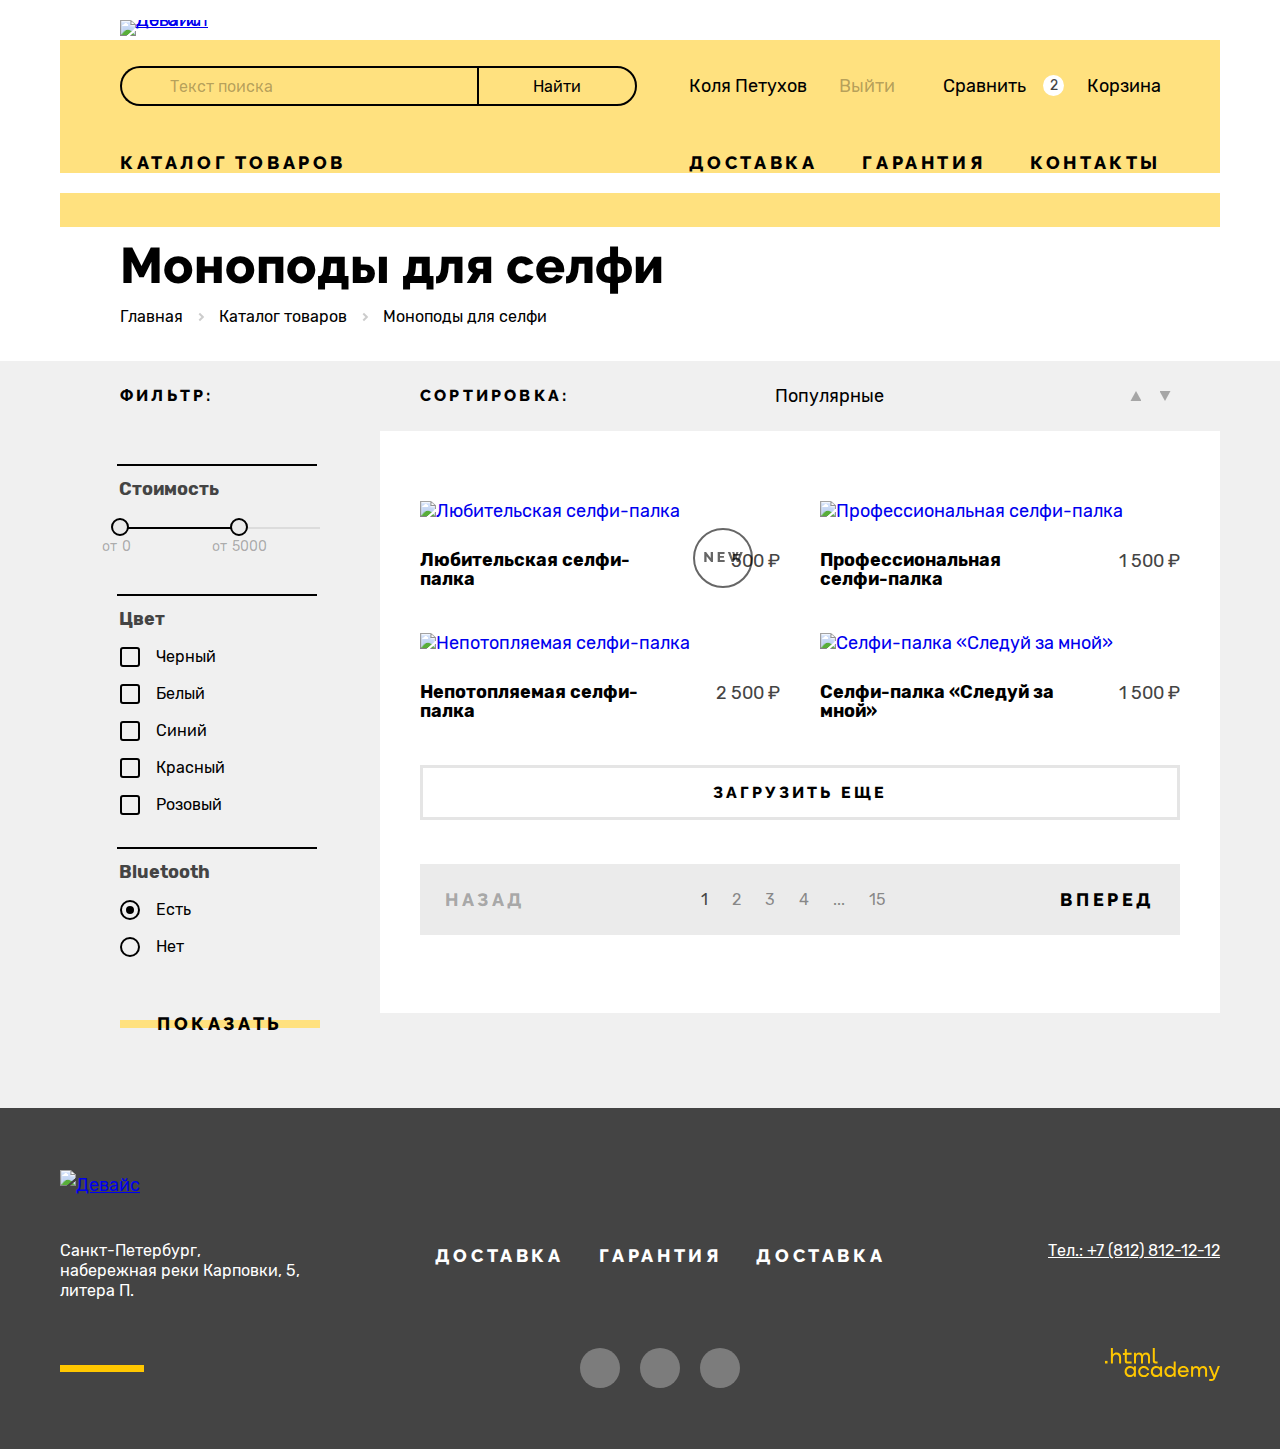
==== catalog.html @ 258118b8 "Проект Девайс для защиты" ====
<!DOCTYPE html>
<html lang="ru">

  <head>
    <meta charset="utf-8">
    <title>HTML Academy: Девайс. Каталог</title>
    <link rel="stylesheet" href="styles/styles.css">
    <link rel="icon" href="favicon.ico">
  </head>
  <body>
    <!-- Header -->
    <header class="main-header inner-main-header">

      <div class="main-logo">
        <a href="index.html" class="main-logo-link">
          <img src="images/logo-device-black.svg" alt="Логотип Девайс" width="145" height="36">
        </a>
      </div>

      <nav class="main-navigation">

        <form action="https://echo.htmlacademy.ru/courses" method="get" class="search-form">
          <input type="text" name="header-search" class="search-form-field" placeholder="Текст поиска" required>
          <input type="submit" value="Найти" class="search-form-button">
        </form>

        <div class="user-menu">
          <ul class="menu authorization-menu">
            <li>
              <a href="#" class="menu-link menu-link-enter">Коля Петухов</a>
            </li>

            <li>
              <a href="#" class="menu-link menu-link-exit">Выйти</a>
            </li>

          </ul>

          <ul class="menu purchase-menu">
            <li>
              <a href="#" class="menu-link menu-link-compare">Сравнить</a>
            </li>
            <li class="menu-item-cart">
              <span class="cart-count">2</span>
              <a href="#" class="menu-link menu-link-cart">Корзина
              </a>

              <div class="popover-wrap">
                <div class="popover">

                  <ul class="popover-list">
                    <li class="popover-item">
                      <a href="#" class="popover-item-link">
                        <img src="images/product-selfie-1.jpg" alt="Любительская селфи-палка" width="39" height="43">
                        <p class="popover-description">Любительская <br>селфи-палка</p>
                      </a>
                      <button class="popover-delete" type="button"></button>
                    </li>

                    <li class="popover-item">
                      <a href="#" class="popover-item-link">
                        <img src="images/product-selfie-2.jpg" alt="Профессиональная селфи-палка" width="39"
                          height="43">
                        <p class="popover-description">Профессиональная <br>селфи-палка</p>
                      </a>
                      <button class="popover-delete" type="button"></button>
                    </li>
                  </ul>
                  <div class="popover-sum">
                    <p class="popover-description">Товаров: <span> 2</span> </p>
                    <p class="popover-description">Сумма: <span> 2000 ₽</span> </p>
                  </div>

                  <a href="#" class="popover-link">Открыть корзину</a>

                </div>
              </div>


            </li>
          </ul>
        </div>

        <div class="menu catalog-menu">
          <a href="#" class="menu-link-catalog">Каталог товаров</a>

          <nav class="inner-navigation">
            <ul class="inside-menu">
              <li class="inside-menu-item">
                <a href="#" class="menu-link">Виртуальная реальность</a>
              </li>
              <li class="inside-menu-item">
                <a href="#" class="menu-link inside-menu-current">Моноподы для cелфи</a>
              </li>
              <li class="inside-menu-item">
                <a href="#" class="menu-link">Экшн-камеры</a>
              </li>
            </ul>


            <ul class="inside-menu">
              <li class="inside-menu-item">
                <a href="#" class="menu-link">Фитнес-браслеты</a>
              </li>
              <li class="inside-menu-item">
                <a href="#" class="menu-link">Умные часы</a>
              </li>
            </ul>

            <ul class="inside-menu">
              <li class="inside-menu-item">
                <a href="#" class="menu-link">Квадрокоптеры</a>
              </li>
            </ul>
          </nav>


        </div>

        <ul class="menu service-menu">
          <li class="service-menu-item">
            <a href="#" class="menu-link">Доставка</a>
          </li>
          <li class="service-menu-item">
            <a href="#" class="menu-link">Гарантия</a>
          </li>
          <li class="service-menu-item">
            <a href="#" class="menu-link">Контакты</a>
          </li>
        </ul>
      </nav>
    </header>


    <main>
      <section class="catalogs-head">
        <h1 class="common-title">Моноподы для селфи</h1>
        <ul class="breadcrums">
          <li class="breadcrums-item">
            <a href="#" class="breadcrums-link">Главная</a>
          </li>

          <li class="breadcrums-item">
            <a href="#" class="breadcrums-link">Каталог товаров</a>
          </li>

          <li class="breadcrums-item">
            <a href="#" class="breadcrums-link">Моноподы для селфи</a>
          </li>

        </ul>
      </section>


      <section class="catalog">
        <div class="gray-background">
          <h2 class="visually-hidden">Каталог товаров</h2>

          <div class="catalogs-page">


            <form class="catalog-filters" action="https://echo.htmlacademy.ru/" method="get">
              <span class="filters-heading">Фильтр:</span>

              <fieldset class="catalog-filters-group start-filters-group">
                <legend class="filters-title">Стоимость</legend>

                <div class="price-scale">
                  <div class="price-range-bar" style="left: 0; width: 119px;">

                    <button class="price-toggle price-toggle-min" type="button">
                      <span class="visually-hidden">Изменить минимальную цену</span>
                    </button>

                    <button class="price-toggle price-toggle-max" type="button">
                      <span class="visually-hidden">Изменить максимальную цену</span>
                    </button>
                  </div>

                  <div class="price-numbers-wrap">
                    <label class="price-value-from">
                      <input class="range-input" type="number" name="min-price" min="0" placeholder="0">
                    </label>
                    <label class="price-value-to">
                      <input class="range-input" type="number" name="max-price" max="100000" placeholder="5000">
                    </label>
                  </div>

                </div>
              </fieldset>

              <fieldset class="catalog-filters-group">
                <legend class="filters-title">Цвет</legend>

                <ul class="common-list">
                  <li class="filter-list-item">
                    <input type="checkbox" name="black-color" id="black-color" class="checkbox-input visually-hidden"
                      checked>
                    <label for="black-color" class="input-lable checkbox-lable">Черный</label>
                  </li>
                  <li class="filter-list-item">
                    <input type="checkbox" name="white-color" id="white-color" class="checkbox-input visually-hidden"
                      checked>
                    <label for="white-color" class="input-lable checkbox-lable">Белый</label>
                  </li>
                  <li class="filter-list-item">
                    <input type="checkbox" name="blue-color" id="blue-color" class="checkbox-input visually-hidden">
                    <label for="blue-color" class="input-lable checkbox-lable">Синий</label>
                  </li>
                  <li class="filter-list-item">
                    <input type="checkbox" name="red-color" id="red-color" class="checkbox-input visually-hidden">
                    <label for="red-color" class="input-lable checkbox-lable">Красный</label>
                  </li>
                  <li class="filter-list-item">
                    <input type="checkbox" name="pink-color" id="pink-color" class="checkbox-input visually-hidden">
                    <label for="pink-color" class="input-lable checkbox-lable">Розовый</label>
                  </li>
                </ul>
              </fieldset>

              <fieldset class="catalog-filters-group">
                <legend class="filters-title">Bluetooth</legend>
                <ul class="common-list">
                  <li class="filter-list-item">
                    <input type="radio" name="bluetooth" id="bluetooth-yes" class="radio-input visually-hidden"
                      value="yes" checked>
                    <label for="bluetooth-yes" class="input-lable radio-lable">Есть</label>
                  </li>
                  <li class="filter-list-item">
                    <input type="radio" name="bluetooth" id="bluetooth-no" class="radio-input visually-hidden"
                      value="no">
                    <label for="bluetooth-no" class="input-lable radio-lable">Нет</label>
                  </li>
                </ul>
              </fieldset>

              <button class="common-link filters-button">Показать</button>

            </form>


            <section class="goods">
              <h3 class="visually-hidden">Выбрать товары из каталога</h3>

              <div class="sorting-goods">

                <span class="filters-heading">Сортировка:</span>

                <select class="goods-select-control" aria-label="Сортировка">
                  <option value="popular">Популярные</option>
                  <option value="cheap">Дешeвые</option>
                  <option value="expensive">Дорогие</option>
                </select>

                <div class="sorting-buttons">
                  <a href="#" class="view-sorting">
                    <span class="visually-hidden">Сортировка сверху вниз</span>
                  </a>
                  <a href="#" class="view-sorting sorting-down">
                    <span class="visually-hidden">Сортировка снизу вверх</span>
                  </a>
                </div>

              </div>

              <ul class="cards-list">
                <li class="new-product-card">
                  <a href="#" class="prodact-card">
                    <img src="images/product-selfie-1.jpg" alt="Любительская селфи-палка" class="product-image"
                      width="360" height="380">
                    <div class="prodact-head">
                      <h4 class="product-title">Любительская селфи-палка</h4>
                      <span class="product-price">500 ₽</span>
                    </div>
                  </a>
                </li>

                <li>
                  <a href="#" class="prodact-card">
                    <img src="images/product-selfie-2.jpg" alt="Профессиональная селфи-палка" class="product-image"
                      width="360" height="380">
                    <div class="prodact-head">
                      <h4 class="product-title">Профессиональная селфи-палка</h4>
                      <span class="product-price">1 500 ₽</span>
                    </div>
                  </a>
                </li>

                <li>
                  <a href="#" class="prodact-card">
                    <img src="images/product-selfie-3.jpg" alt="Непотопляемая селфи-палка" class="product-image"
                      width="360" height="380">
                    <div class="prodact-head">
                      <h4 class="product-title">Непотопляемая селфи-палка</h4>
                      <span class="product-price">2 500 ₽</span>
                    </div>
                  </a>
                </li>

                <li>
                  <a href="#" class="prodact-card">
                    <img src="images/product-selfie-4.jpg" alt="Селфи-палка «Следуй за мной»" class="product-image"
                      width="360" height="380">
                    <div class="prodact-head">
                      <h4 class="product-title">Селфи-палка «Следуй за мной»</h4>
                      <span class="product-price">1 500 ₽</span>
                    </div>
                  </a>
                </li>

                <button class="more-products filters-heading" type="button">Загрузить еще</button>

                <div class="pagination">
                  <a href="#" class="pagination-link activ-pagination-link">Назад</a>

                  <div class="pagination-pages">
                    <a href="#" class="page-pagination-link activ-page-pagination">1</a>
                    <a href="#" class="page-pagination-link">2</a>
                    <a href="#" class="page-pagination-link">3</a>
                    <a href="#" class="page-pagination-link">4</a>
                    <a href="#" class="page-pagination-link">...</a>
                    <a href="#" class="page-pagination-link">15</a>
                  </div>

                  <a href="#" class="pagination-link">Вперед</a>
                </div>
              </ul>
            </section>

          </div>
        </div>
      </section>
    </main>


    <!-- Footer -->
    <footer class="footer">
      <div class="footer-block">

        <div class="footer-logo-wrap">
          <a href="index.html" class="footer-logo">
            <img src="images/logo-device-yellow.svg" alt="Девайс" width="145" height="36">
          </a>
        </div>

        <address class="footer-contacts">
          Санкт-Петербург, набережная реки Карповки, 5, литера П.
        </address>

        <ul class="footer-menu">
          <li class="footer-menu-item">
            <a href="#" class="footer-link">Доставка</a>
          </li>
          <li class="footer-menu-item">
            <a href="#" class="footer-link">Гарантия</a>
          </li>
          <li class="footer-menu-item">
            <a href="#" class="footer-link">Доставка</a>
          </li>
        </ul>

        <a href="tel:78128121212" title="Нажми и звони +7 (812) 812-12-12" class="footer-phone-number">
          Тел.: +7 (812) 812-12-12</a>

        <div class="footer-line"></div>


        <ul class="social-link-list">

          <li class="social-link-item">
            <a href="https://t.me/htmlacademy" class="social-link social-link-tg">
              <span class="visually-hidden">Наш Телеграм</span>
            </a>
          </li>

          <li class="social-link-item">
            <a href="https://www.youtube.com/user/htmlacademyru" class="social-link social-link-youtube">
              <span class="visually-hidden">Наш канал в Ютубе</span>
            </a>
          </li>

          <li class="social-link-item">
            <a href="https://twitter.com/htmlacademy_ru" class="social-link social-link-twitter">
              <span class="visually-hidden">Наш Твиттер</span>
            </a>
          </li>
        </ul>

        <a href="https://htmlacademy.ru/" class="logo-html-academy">
          <svg width="115" height="33" viewBox="0 0 115 33" fill="none" xmlns="http://www.w3.org/2000/svg">
            <path d="M0 12.9V15.5H2.5V12.9H0Z" fill="currentColor" />
            <path
              d="M11.6 4.5C10 4.5 8.8 5.2 8 6.2H7.9V0H5.9V15.5H7.9V10.2C7.9 8.1 9.2 6.6 11.2 6.6C13 6.6 14.1 8 14.1 9.8V15.5H16.1V9.4C16.2 6.4 14.3 4.5 11.6 4.5Z"
              fill="currentColor" />
            <path
              d="M26.6 4.8H21.8V1.1H19.8V4.9H17.9V6.9H19.8V12.9C19.8 14.6 20.8 15.6 22.5 15.6H26.6V13.6H22.9C22.2 13.6 21.8 13.2 21.8 12.5V6.8H26.6V4.8Z"
              fill="currentColor" />
            <path
              d="M41.1 4.6C39.5 4.6 38.2 5.4 37.6 6.7H37.5C36.9 5.5 35.7 4.6 34.1 4.6C32.7 4.6 31.6 5.4 31 6.4H30.9V4.8H29V15.4H31V10C31 8 32 6.5 33.6 6.5C35.1 6.5 36 7.5 36 9.1V15.4H38V9.8C38 7.4 39.4 6.5 40.6 6.5C42.1 6.5 43 7.5 43 9.1V15.4H45V8.9C45.1 6.4 43.6 4.6 41.1 4.6Z"
              fill="currentColor" />
            <path d="M47.8 12.7C47.8 14.4 48.8 15.4 50.6 15.4H52.6V13.4H50.9C50.2 13.4 49.8 13 49.8 12.3V0H47.8V12.7Z"
              fill="currentColor" />
            <path
              d="M28.9 19.7C28 18.6 26.7 17.9 25 17.9C21.9 17.9 19.6 20.2 19.6 23.5C19.6 26.8 21.9 29.1 25 29.1C26.8 29.1 28 28.3 28.8 27.2H28.9V28.8H30.9V18.2H28.9V19.7ZM25.3 27.1C23.1 27.1 21.7 25.5 21.7 23.5C21.7 21.5 23.1 19.9 25.3 19.9C27.5 19.9 28.9 21.5 28.9 23.5C28.9 25.4 27.5 27.1 25.3 27.1Z"
              fill="currentColor" />
            <path
              d="M44.2 22C43.7 19.6 41.6 17.9 38.8 17.9C35.4 17.9 33.2 20.4 33.2 23.5C33.2 26.6 35.4 29.1 38.8 29.1C41.6 29.1 43.7 27.3 44.2 24.9H42.1C41.7 26.2 40.4 27.2 38.8 27.2C36.6 27.2 35.2 25.6 35.2 23.6C35.2 21.6 36.6 20 38.8 20C40.4 20 41.6 21 42.1 22.2H44.2V22Z"
              fill="currentColor" />
            <path
              d="M55.1 19.7C54.2 18.6 52.9 17.9 51.2 17.9C48.1 17.9 45.8 20.2 45.8 23.5C45.8 26.8 48.1 29.1 51.2 29.1C53 29.1 54.2 28.3 55 27.2H55.1V28.8H57.1V18.2H55.1V19.7ZM51.5 27.1C49.3 27.1 47.9 25.5 47.9 23.5C47.9 21.5 49.3 19.9 51.5 19.9C53.7 19.9 55.1 21.5 55.1 23.5C55.1 25.4 53.6 27.1 51.5 27.1Z"
              fill="currentColor" />
            <path
              d="M68.7 19.8C67.8 18.7 66.5 17.9 64.8 17.9C61.7 17.9 59.4 20.2 59.4 23.5C59.4 26.8 61.6 29.1 64.8 29.1C66.5 29.1 67.8 28.3 68.6 27.3H68.7V28.8H70.7V13.4H68.7V19.8ZM65.1 27.1C62.9 27.1 61.5 25.5 61.5 23.5C61.5 21.5 62.9 19.9 65.1 19.9C67.3 19.9 68.7 21.5 68.7 23.5C68.6 25.5 67.2 27.1 65.1 27.1Z"
              fill="currentColor" />
            <path
              d="M78.3 17.9C75 17.9 72.8 20.4 72.8 23.5C72.8 26.5 74.9 29.1 78.3 29.1C80.8 29.1 82.8 27.8 83.5 25.5H81.4C80.9 26.5 79.8 27.1 78.4 27.1C76.5 27.1 75.1 25.8 75 24.2H83.8C84 20.6 81.8 17.9 78.3 17.9ZM78.3 19.8C80 19.8 81.3 20.8 81.6 22.4H75.1C75.4 20.9 76.6 19.8 78.3 19.8Z"
              fill="currentColor" />
            <path
              d="M98.2 17.9C96.6 17.9 95.3 18.7 94.6 19.9H94.5C93.9 18.7 92.7 17.9 91.1 17.9C89.7 17.9 88.6 18.6 88 19.7V18.2H86.1V28.8H88.1V23.4C88.1 21.4 89.1 20 90.7 19.9C92.2 19.9 93.1 20.9 93.1 22.5V28.8H95.1V23.2C95.1 20.8 96.5 19.9 97.7 19.9C99.2 19.9 100.1 20.9 100.1 22.5V28.8H102.1V22.3C102.2 19.7 100.7 17.9 98.2 17.9Z"
              fill="currentColor" />
            <path
              d="M109.4 27L105.8 18.1H103.6L108.4 29.7C108.1 30.6 107.7 30.9 106.7 30.9H104.2V32.9H106.7C108.5 32.9 109.5 32.1 110.2 30.3L114.9 18.1H112.8L109.4 27Z"
              fill="currentColor" />
          </svg>
        </a>
      </div>
    </footer>




  </body>

</html>
---- styles/styles.css ----
@font-face {
  font-family: "Rubik";
  src: url("../fonts/rubik/rubik-400.woff2") format("woff2");
  font-weight: 400;
  font-style: normal;
  font-display: swap;
}

@font-face {
  font-family: "Rubik";
  src: url("../fonts/rubik/rubik-700.woff2") format("woff2");
  font-weight: 700;
  font-style: normal;
  font-display: swap;
}

@font-face {
  font-family: "Raleway";
  src: url("../fonts/raleway/raleway-800.woff2") format("woff2");
  font-weight: 800;
  font-style: normal;
  font-display: swap;
}


.visually-hidden {
  position: absolute;
  width: 1px;
  height: 1px;
  margin: -1px;
  border: 0;
  padding: 0;
  white-space: nowrap;
  clip-path: inset(100%);
  clip: rect(0 0 0 0);
  overflow: hidden;
}

.html {
  height: 100%;
}

*:focus {
  outline: 2px solid #af4fff;
  outline-offset: 2px;
  z-index: 10;
}


*:focus-visible {
  outline: 2px solid #af4fff;
  outline-offset: 2px;
  z-index: 10;
}

body {
  display: flex;
  flex-direction: column;
  height: 100%;
  font-family: "Rubik", "Arial", sans-serif;
  font-size: 18px;
  line-height: 30px;
  font-weight: 400;
  color: rgba(68, 68, 68, 1);
  margin: 0;
}

.main {
  flex: 1 0 auto;
}

.common-title {
  font-family: "Raleway", "Arial", sans-serif;
  font-size: 50px;
  line-height: 50px;
  font-weight: 800;
  color: rgba(0, 0, 0, 1);
  margin: 0;
}

.common-link {
  display: inline-block;
  position: relative;
  text-decoration: none;
  font-family: "Raleway", "Arial", sans-serif;
  font-weight: 800;
  font-size: 18px;
  line-height: 20px;
  letter-spacing: 0.2em;
  text-transform: uppercase;
  color: rgba(0, 0, 0, 1);
  padding: 10px 37px 10px 37px;
  cursor: pointer;
}

.common-link::before {
  content: "";
  top: 40%;
  left: 0;
  width: 100%;
  height: 8px;
  background-color: rgba(255, 225, 127, 1);
  position: absolute;
  z-index: -10;
}


.common-link:hover::before {
  top: 0;
  height: 100%;
}

.common-link:active::before {
  background-color: rgba(255, 204, 51, 1);
}

.common-list {
  list-style-type: none;
  padding: 0;
  margin: 0;
}


/* Header */
.main-header {
  flex: 0 0 auto;
  position: relative;
  width: 1160px;
  padding: 20px 60px 0 60px;
  background-color: rgba(255, 225, 127, 1);
  box-sizing: border-box;
  margin: 0 auto;
}


.main-header::before {
  position: absolute;
  content: "";
  background-color: rgba(255, 255, 255, 1);
  width: 100%;
  height: 40px;
  right: 0;
  top: 0;
}



.main-logo {
  position: relative;
  z-index: 10;
  line-height: 0;
}

.main-logo-link {
  display: inline-block;
  width: 145px;
  cursor: pointer;
}

.main-logo-link:hover {
  opacity: 0.6;
}

.main-logo-link:active {
  opacity: 0.3;
}

/* Navigation */

.main-navigation {
  display: grid;
  grid-template-columns: 517px 497px;
  grid-template-rows: auto auto;
  column-gap: 27px;
  row-gap: 46px;
  margin-top: 30px;
}

.menu {
  list-style-type: none;
  padding: 0;
  margin: 0;
}

.catalog-menu,
.service-menu {
  font-family: "Raleway", "Arial", sans-serif;
  text-transform: uppercase;
  font-weight: 800;
  letter-spacing: 0.2em;
  line-height: 21px;
  position: relative;
  z-index: 20;
}

.menu-link-catalog {
  position: relative;
  text-decoration: none;
  color: rgba(0, 0, 0, 1);
  cursor: pointer;
}

.menu-link-catalog::before {
  content: "";
  position: absolute;
  width: 50px;
  height: 50px;
  background-image: url("../images/toggler-open.svg");
  opacity: 0.3;
  left: 243px;
  top: -63%;
  z-index: 30;
}


.catalog-menu:hover .menu-link-catalog:before,
.catalog-menu:focus .menu-link-catalog:before,
.catalog-menu:focus-within .menu-link-catalog:before {
  background-image: url("../images/toggler-opened.svg");
}

.menu-link-catalog:hover::before,
.menu-link-catalog:focus::before {
  background-image: url("../images/toggler-opened.svg");
  opacity: 1;
}


.catalog-menu:hover .inner-navigation,
.catalog-menu:focus-within .inner-navigation {
  display: flex;
}


.service-menu {
  display: flex;
  flex-wrap: wrap;
  justify-content: end;
  gap: 45px;
  row-gap: 15px;
  column-gap: 45px;
}


.menu-link {
  position: relative;
  text-decoration: none;
  color: rgba(0, 0, 0, 1);
  cursor: pointer;
}


.search-form {
  display: flex;
  position: relative;
}

.search-form-field {
  height: 40px;
  flex-grow: 1;
  background-color: rgba(255, 225, 127, 1);
  border: 2px solid rgba(0, 0, 0, 1);
  padding: 0 5px 0 48px;
  border-radius: 50px 0 0 50px;
  box-sizing: border-box;
  font-family: inherit;
  font-size: 16px;
  border-right: none;
}

.search-form::after {
  content: "";
  position: absolute;
  width: 16px;
  height: 16px;
  background-image: url("../images/icon-search.svg");
  left: 16px;
  top: 12px;
}

input.search-form-field::placeholder {
  color: rgba(0, 0, 0, 0.3);
}

.search-form-button {
  width: 160px;
  height: 40px;
  border: 2px solid rgba(0, 0, 0, 1);
  background-color: rgba(255, 225, 127, 1);
  padding: 0;
  border-radius: 0 50px 50px 0;
  cursor: pointer;
  font-family: inherit;
  font-size: 16px;
}


.search-form-button:hover {
  background-color: rgba(0, 0, 0, 1);
  color: rgba(255, 255, 255, 1);
}

.search-form-button:active {
  background-color: rgba(0, 0, 0, 1);
  color: rgba(255, 255, 255, 0.3);
}


.user-menu {
  display: grid;
  grid-template-columns: 231px 240px;
  column-gap: 26px;
  align-content: center;
}

.purchase-menu {
  display: flex;
  justify-content: space-between;
  flex-wrap: wrap;
}

.authorization-menu {
  display: flex;
  justify-content: space-between;
  flex-wrap: wrap;
}

.menu-link-enter {
  padding-left: 25px;
}

.menu-link-exit {
  margin-left: 25px;
  color: rgba(0, 0, 0, 0.3);
}

.menu-link-enter::before {
  position: absolute;
  content: "";
  width: 13px;
  height: 12px;
  background-image: url("../images/icon-enter.svg");
  left: 0;
  top: 5px;
}


.menu-link-compare {
  padding-left: 22px;
}

.menu-link-compare::before {
  position: absolute;
  content: "";
  width: 10px;
  height: 12px;
  background-image: url("../images/icon-compare.svg");
  left: 0;
  top: 4px;
}

.menu-item-cart {
  position: relative;
}

.menu-link-cart {
  padding-left: 28px;
}

.menu-link-cart::before {
  position: absolute;
  content: "";
  width: 16px;
  height: 14px;
  background-image: url("../images/icon-cart.svg");
  left: 0;
  top: 3px;
}

.menu-item-cart:hover .popover-wrap,
.menu-item-cart:focus-within .popover-wrap {
  display: block;
}


.cart-count {
  position: absolute;
  display: flex;
  align-items: center;
  justify-content: center;
  font-size: 14px;
  background-color: rgba(255, 255, 255, 1);
  border-radius: 100%;
  height: 15px;
  min-width: 15px;
  padding: 3px;
  z-index: 10;
  left: -16px;
  top: 4px;
}

.menu-link-enter:hover::before,
.menu-link-compare:hover::before,
.menu-link-cart:hover::before {
  opacity: 0.6;
}

.menu-link-enter:active::before,
.menu-link-compare:active::before,
.menu-link-cart:active::before {
  opacity: 0.3;
}


.menu-link:hover {
  color: rgba(0, 0, 0, 0.6);
}

.menu-link:active {
  color: rgba(0, 0, 0, 0.3);
}



/* Popover */

.popover-wrap {
  display: none;
  position: absolute;
  z-index: 30;
  right: -80px;
  top: 0;
  padding-top: 30px;
  background-color: transparent;
}


.popover {
  width: 320px;
  min-height: 218px;
  background-color: rgba(0, 0, 0, 1);
  position: relative;
  padding-bottom: 20px;
}

.popover::after {
  content: "";
  position: absolute;
  width: 14px;
  height: 14px;
  background-color: rgba(0, 0, 0, 1);
  left: 153px;
  top: -6px;
  transform: rotate(45deg);
}


.popover-list {
  padding: 0;
  margin: 0;
  list-style-type: none;
}

.popover-item {
  display: flex;
  padding: 20px;
  justify-content: space-between;
  column-gap: 23px;
}

.popover-item-link {
  display: grid;
  grid-template-columns: 39px 1fr;
  column-gap: 23px;
  text-decoration: none;
}

.popover-item-link:hover {
  opacity: 0.6;
}

.popover-item-link:active {
  opacity: 0.3;
}

.popover-description {
  padding: 0;
  margin: 0;
  font-family: "Rubik", "Arial", sans-serif;
  font-weight: 400;
  font-size: 16px;
  line-height: 20px;
  color: rgba(255, 255, 255, 1);
}

.popover-delete {
  border: none;
  padding: 0;
  min-width: 10px;
  height: 10px;
  background-image: url("../images/icon-close-pop.svg");
  background-repeat: no-repeat;
  background-position: center;
  background-color: transparent;
  cursor: pointer;
}

.popover-delete:hover {
  opacity: 0.6;
}

.popover-delete:active {
  opacity: 0.3;
}

.popover-item+.popover-item {
  border-top: 1px solid rgba(255, 255, 255, 0.1);
}

.popover-sum {
  display: flex;
  justify-content: space-between;
  padding: 12px 20px;
  background-color: rgba(26, 26, 26, 1);
}


.popover-link {
  display: block;
  box-sizing: border-box;
  margin: 20px 20px 0 20px;
  min-width: 280px;
  min-height: 50px;

  font-family: "Raleway", "Arial", sans-serif;
  font-weight: 800;
  font-size: 18px;
  line-height: 20px;
  text-decoration: none;
  letter-spacing: 0.2em;
  text-transform: uppercase;
  color: rgba(0, 0, 0, 1);
  text-align: center;
  padding: 15px;

  background-color: rgba(255, 255, 255, 1);
}

.popover-link:hover {
  background-color: rgba(255, 225, 127, 1);
}

.popover-link:active {
  color: rgba(0, 0, 0, 0.3);
}



/* Inside menu */


.inner-navigation {
  position: absolute;
  width: 1160px;
  top: 0;
  left: -60px;
  flex-wrap: wrap;
  padding: 50px 60px 30px 60px;
  background-color: rgba(255, 225, 127, 1);
  box-sizing: border-box;
  z-index: -10;
  display: none;
}


.inside-menu {
  list-style-type: none;
  margin: 0;
  padding: 0;
  padding-right: 60px;
  font-family: "Rubik", "Arial", sans-serif;
  text-transform: none;
  font-weight: 400;
  letter-spacing: 0;
  font-size: 16px;
  line-height: 18px;
}

.inside-menu-item {
  padding-bottom: 25px;
}

.inside-menu-current {
  position: relative;
}

.inside-menu-current::after {
  content: "";
  position: absolute;
  width: 100%;
  height: 1px;
  background-color: rgba(0, 0, 0, 1);
  left: 0;
  bottom: -2px;
}

.inside-menu-current:hover::after {
  background-color: rgba(0, 0, 0, 0.6);
}

.inside-menu-current:active::after {
  background-color: rgba(0, 0, 0, 0.3);
}

/* HERO BLOCK */

.hero-block {
  position: relative;
  width: 1160px;
  margin: 0 auto 70px auto;
  box-sizing: border-box;
}

/* Slider */

.slider {
  position: relative;
}

.slider::before {
  display: block;
  content: "";
  height: 148px;
  background-color: rgba(255, 225, 127, 1);
  position: relative;
  z-index: -20;
}

.slider::after {
  position: absolute;
  content: "01";
  top: 80px;
  right: 50px;
  color: rgba(255, 255, 255, 1);
  font-size: 180px;
  font-weight: 700;
  z-index: -10;
}

.slider-image {
  display: block;
}

.slider-list {
  margin: 0;
  padding: 0;
}

.slider-item {
  display: grid;
  width: 1160px;
  grid-template-columns: 560px 560px;
  grid-template-rows: auto max-content;
  column-gap: 40px;
  margin-top: -150px;
}

.slider-description {
  padding-top: 120px;
  margin-bottom: 18px;
}

.slider-title {
  padding: 0;
  margin: 0;
  margin-bottom: 29px;
}

.slider-text {
  position: relative;
  margin-top: 0;
  margin-bottom: 50px;
}

.slider-ditales {
  display: grid;
  grid-template-columns: max-content max-content max-content;
  grid-template-rows: max-content max-content max-content;
  grid-template-areas:
    "first-ditales-text second-ditales-text third-ditales-text"
    "first-ditales-title second-ditales-title third-ditales-title";
  column-gap: 20px;
  row-gap: 12px;
  margin-top: 50px;
}

.slider-ditales-text {
  font-family: "Rubik", "Arial", sans-serif;
  font-weight: 400;
  font-size: 36px;
  color: rgba(0, 0, 0, 1);
  margin: 0;
}

.slider-ditales-title {
  font-family: "Rubik", "Arial", sans-serif;
  font-weight: 400;
  font-size: 16px;
  line-height: 30px;
  margin: 0;
}

.first-ditales-title {
  grid-area: first-ditales-title;
}

.first-ditales-text {
  grid-area: first-ditales-text;
}

.second-ditales-title {
  grid-area: second-ditales-title;
}

.second-ditales-text {
  grid-area: second-ditales-text;
}

.third-ditales-title {
  grid-area: third-ditales-title;
}

.third-ditales-text {
  grid-area: third-ditales-text;
}

.slider-pagination {
  list-style-type: none;
  display: flex;
  flex-wrap: wrap;
  justify-content: center;
  margin: 0;
  margin-top: -12px;
  padding: 0;
  gap: 20px;
  position: relative;
  z-index: 10;
}

.bullet {
  display: block;
  width: 12px;
  height: 12px;
  background-color: rgba(255, 255, 255, 1);
  border: 2px solid rgba(0, 0, 0, 1);
  border-radius: 50%;
  padding: 0;
  cursor: pointer;
}

.bullet-current {
  background-color: rgba(0, 0, 0, 1);
  border: none;
}


.bullet:hover {
  border-color: rgba(0, 0, 0, 0.6);
}

.bullet:active {
  border-color: rgba(0, 0, 0, 0.3);
}

.bullet-current:hover {
  background-color: rgba(0, 0, 0, 0.6);
}

.bullet-current:active {
  background-color: rgba(0, 0, 0, 0.3);
}


.slider-control {
  display: flex;
  position: absolute;
  width: 530px;
  justify-content: space-between;
  left: 30px;
  top: 210px;
  z-index: 10;
}

.slider-button {
  width: 20px;
  height: 60px;
  padding: 0;
  border: none;
  background-color: transparent;
  background-image: url("../images/slider-arrow.svg");
  cursor: pointer;
}

.prev-slide {
  transform: rotate(180deg);
}

.slider-button:hover {
  opacity: 0.6;
}

.slider-button:active {
  opacity: 0.3;
}


/* Catalogs Heading Main page */

.heading-rubrics {
  width: 1160px;
  margin: 0 auto 70px auto;
}

.headings {
  list-style-type: none;
  display: flex;
  flex-wrap: wrap;
  margin: 0;
  padding: 0;
  gap: 40px;
}

.heading-items {
  width: 160px;
}

.heading-items-link {
  display: inline-block;
  text-decoration: none;
  cursor: pointer;
}


.rubrics-title {
  font-family: "Raleway", "Arial", sans-serif;
  font-size: 18px;
  line-height: 24px;
  font-weight: 800;
  color: rgba(0, 0, 0, 1);
  margin: 32px 0 13px 0;
}


.heading-icon {
  width: 160px;
  height: 160px;
  background-position: center;
  background-repeat: no-repeat;
  background-color: rgba(255, 225, 127, 1);
}

.heading-items-link:hover .heading-icon {
  background-color: rgba(255, 199, 0, 1);
}

.heading-items-link:active {
  opacity: 0.3;
}


.glass {
  background-image: url("../images/icon-glass.svg");
}

.monopod {
  background-image: url("../images/icon-monopod.svg");
  background-position: center 43px;
}

.camera {
  background-image: url("../images/icon-camera.svg");
}

.bracelet {
  background-image: url("../images/icon-bracelet.svg");
}

.watch {
  background-image: url("../images/icon-watch.svg");
}

.quadrocopter {
  background-image: url("../images/icon-quadrocopter.svg");
}


/* Services Block */

.service {
  background-color: rgba(240, 240, 240, 1);
  position: relative;
  padding-bottom: 72px;
}

.service::before {
  content: "";
  position: absolute;
  width: 100%;
  height: 100px;
  background-color: rgba(255, 255, 255, 1);
  top: 0;
  left: 0;
}


.services-block {
  position: relative;
  display: grid;
  grid-template-columns: 286px 443px auto;
  gap: 116px;
  width: 1160px;
  margin: 0 auto;
}


.services-toggle {
  border-right: 7px solid rgba(0, 0, 0, 1);
}

.services-toggle-list {
  position: relative;
  list-style-type: none;
  padding: 64px 0 30px 0;
  margin: 0;
  z-index: 10;
}

.services-toggle-item {
  margin-bottom: 35px;
}

.link-service {
  display: inline-block;
  position: relative;
  font-family: "Raleway", "Arial", sans-serif;
  font-weight: 800;
  font-size: 18px;
  line-height: 20px;
  letter-spacing: 0.2em;
  text-transform: uppercase;
  text-decoration: none;
  text-align: center;
  color: rgba(0, 0, 0, 1);
  padding-top: 10px;
  padding-bottom: 10px;
  min-width: 160px;
  cursor: pointer;
}


.link-service::before {
  content: "";
  top: 40%;
  left: 0;
  width: 100%;
  height: 8px;
  background-color: rgba(255, 225, 127, 1);
  position: absolute;
  z-index: -10;
}

.link-service:hover:before {
  top: 0;
  left: 0;
  height: 100%;
}

.link-service:active:before {
  background-color: rgba(255, 204, 51, 1);
}


.link-service-active {
  color: rgba(255, 225, 127, 1);
  position: relative;
}

.link-service-active::before {
  content: "";
  top: 0;
  width: 285px;
  height: 100%;
  background-color: rgba(0, 0, 0, 1);
}

.link-service-active:hover {
  padding-left: 25px;
  transition: padding 0.5s ease;
}

.link-service-active:active::before {
  background-color: rgba(0, 0, 0, 1);
}

.services-item {
  padding: 72px 0 72px 0;
}

.services-description {
  margin: 0;
  margin-top: 34px;
}

.services-image-delivery {
  background-image: url("../images/services-delivery.svg");
  background-repeat: no-repeat;
  background-position: 0 75px;
}

.services-image-guarantee {
  background-image: url("../images/services-guarantee.svg");
  background-repeat: no-repeat;
  background-position: 0 75px;
}

.services-image-credit {
  background-image: url("../images/services-credit.svg");
  background-repeat: no-repeat;
  background-position: 0 75px;
}


/* Special Delivery */

.special-delivery {
  margin: 70px auto;
  text-align: center;
  position: relative;
}


.delivery-button {
  width: 1160px;
  background-color: rgba(240, 240, 240, 1);
  border: none;
  font-family: "Raleway", "Arial", sans-serif;
  font-weight: 800;
  font-size: 20px;
  line-height: 20px;
  letter-spacing: 0.2em;
  text-transform: uppercase;
  padding: 40px 0 40px 0;
  position: relative;
  cursor: pointer;
}

.delivery-button::before {
  content: "";
  position: absolute;
  width: 125px;
  height: 100%;
  background-image: url("../images/icon-special-delivery.svg");
  background-color: rgba(255, 225, 127, 1);
  background-position: center;
  background-repeat: no-repeat;
  top: 0;
  left: 0;
}

.delivery-button:hover::before {
  background-color: rgba(255, 199, 0, 1);
}

.delivery-button:active {
  opacity: 0.3;
}

.delivery-tooltip {
  position: relative;
}

.delivery-tooltip::after {
  content: "i";
  position: absolute;
  font-family: "Raleway", "Arial", sans-serif;
  font-weight: 800;
  font-size: 20px;
  line-height: 20px;
  letter-spacing: 0.2em;
  width: 40px;
  height: 40px;
  background-color: rgba(220, 220, 220, 1);
  opacity: 30%;
  border-radius: 50%;
  top: -10px;
  right: 42px;
  padding: 10px 17px;
  box-sizing: border-box;
  text-transform: lowercase;
}

.delivery-tooltip:hover .tooltip-delivery,
.delivery-tooltip:focus .tooltip-delivery {
  display: block;
}

.tooltip-delivery {
  display: none;
  position: absolute;
  width: 150px;
  right: 30px;
  top: 40px;
  background-color: rgba(0, 0, 0, 1);
  font-family: "Rubik", "Arial", sans-serif;
  font-size: 16px;
  line-height: 20px;
  font-weight: 400;
  color: rgba(255, 255, 255, 1);
  padding: 17px;
}


.tooltip-delivery::before {
  content: "";
  position: absolute;
  width: 14px;
  height: 14px;
  right: 25px;
  top: -6px;
  background-color: rgba(0, 0, 0, 1);
  transform: rotate(45deg);
}



/*About us and Contacts*/

.about-us-contacts {
  width: 1160px;
  margin: 0 auto;
  display: flex;
  gap: 108px;
  margin-bottom: 70px;
}


.about,
.contacts {
  padding-top: 47px;
  position: relative;
}

.about {
  width: 520px;
}

.contacts {
  width: 532px;
}

.about::before {
  content: "";
  position: absolute;
  width: 84px;
  height: 7px;
  left: 0;
  top: 0;
  background-color: rgba(0, 0, 0, 1);
}

.contacts::before {
  content: "";
  position: absolute;
  width: 84px;
  height: 7px;
  left: 0;
  top: 0;
  background-color: rgba(0, 0, 0, 1);
}

.transporting-list {
  padding: 0 0 0 36px;
  margin: 0 0 30px 0;
  list-style-type: none;
  font-family: "Rubik", "Arial", sans-serif;
  font-style: normal;
  font-weight: 700;
  font-size: 18px;
  line-height: 20px;
}

.transporting-item {
  margin-bottom: 18px;
  position: relative;
}

.transporting-item::before {
  content: "";
  position: absolute;
  width: 8px;
  height: 8px;
  border-radius: 50%;
  left: -32px;
  top: 30%;
  background-color: rgba(255, 199, 0, 1);
}

.about-description,
.contacts-description {
  margin: 30px 0 30px 0;
  font-style: inherit;
}

.about-us-title {
  margin-bottom: 48px;
}


.small-title {
  margin: 0 0 -15px 0;
  font-family: "Rubik", "Arial", sans-serif;
  font-style: normal;
  font-weight: 700;
  font-size: 24px;
  line-height: 30px;
}

.contacts-phone-number {
  display: inline-block;
  color: rgba(68, 68, 68, 1);
}


/* Subscribe */
.subscribe {
  background-color: rgba(240, 240, 240, 1);
  position: relative;
  padding: 64px 0 56px 0;
}

.subscribe-block {
  display: flex;
  flex-wrap: wrap;
  align-content: center;

  width: 1160px;
  margin: 0 auto;
}

.subscribe-title {
  width: 348px;
  margin: 0;
  margin-right: 252px;
  margin-bottom: 144px;
}

.subscribe-description {
  width: 560px;
  margin: 0;
  margin-bottom: 144px;
  padding-top: 10px;
  padding-left: 10px;
  box-sizing: border-box;
}

.subscribe-form {
  display: flex;
  align-content: center;
  width: 810px;
  padding: 0;
  margin-right: 220px;
}

.subscribe-input {
  flex-grow: 1;
  border: none;
  border-bottom: 3px solid rgba(196, 196, 196, 1);
  background-color: transparent;
  box-sizing: border-box;
  font-family: "Rubik", "Arial", sans-serif;
  font-size: 18px;
  line-height: 30px;
  color: rgba(68, 68, 68, 1);
  padding: 0 0 0 16px;
  outline: none;
}

.subscribe-input::placeholder {
  color: rgba(68, 68, 68, 0.5);
}


.subscribe-input:focus {
  background-color: rgba(220, 220, 220, 1);
}

.subscribe-input:invalid:not(:placeholder-shown) {
  border-bottom: 3px solid rgba(255, 61, 61, 1)
}


.subscribe-button {
  width: 253px;
  height: 57px;
  border: 3px solid rgba(196, 196, 196, 1);
  background-color: transparent;
  box-sizing: border-box;
  font-family: "Raleway", "Arial", sans-serif;
  font-weight: 800;
  font-size: 18px;
  letter-spacing: 0.2em;
  text-transform: uppercase;
  padding: 0;
  cursor: pointer;
}

.subscribe-button:hover {
  background-color: rgba(0, 0, 0, 1);
  color: rgba(255, 255, 255, 1);
  border: none;
}

.subscribe-button:active {
  color: rgba(255, 255, 255, 0.3);
}

.subscribe-note {
  padding-top: 15px;
  position: relative;
}

.subscribe-note::before {
  content: "";
  position: absolute;
  width: 14px;
  height: 14px;
  top: 22px;
  left: -30px;
  background-image: url("../images/icon-green-tick.png");
  background-position: center;
  background-repeat: none;
}


/*Footer*/

.footer {
  flex: 0 0 auto;
  background-color: rgba(68, 68, 68, 1);
  padding: 62px 0 61px 0;
}

.footer-block {
  display: grid;
  width: 1160px;
  margin: 0 auto;
  grid-template-columns: 240px 600px 200px;
  row-gap: 35px;
  column-gap: 60px;
}

.footer-logo-wrap {
  grid-column: 1 / 4;
}

.footer-logo {
  display: flex;
  width: min-content;
}

.footer-logo:hover {
  opacity: 0.6;
}

.footer-logo:active {
  opacity: 0.3;
}

.footer-menu {
  list-style-type: none;
  display: flex;
  flex-wrap: wrap;
  justify-content: center;
  gap: 35px;
  padding: 0;
  margin: 0;
}

.footer-link {
  text-decoration: none;
  font-family: "Raleway", "Arial", sans-serif;
  font-weight: 800;
  font-size: 18px;
  letter-spacing: 0.2em;
  text-transform: uppercase;
  color: rgba(255, 255, 255, 1);
  cursor: pointer;
  position: relative;
}


.footer-contacts {
  font: inherit;
  color: rgba(255, 255, 255, 1);
  font-size: 16px;
  line-height: 20px;
  margin-bottom: 12px;
}

.footer-phone-number {
  display: flex;
  color: rgba(255, 255, 255, 1);
  font-size: 16px;
  line-height: 20px;
  margin-left: auto;
  margin-bottom: auto;
}

.footer-phone-number:hover {
  color: rgba(255, 199, 0, 1);
}

.footer-phone-number:active {
  opacity: 0.3;
}

.footer-line {
  width: 84px;
  height: 7px;
  background-color: rgba(255, 199, 0, 1);
  margin-top: 17px;
}


.social-link-list {
  grid-column: 2 / 3;
  list-style-type: none;
  display: flex;
  flex-wrap: wrap;
  justify-content: center;
  align-content: start;
  gap: 20px;
  padding: 0;
  margin: 0;
}


.social-link {
  display: block;
  width: 40px;
  height: 40px;
  border-radius: 50%;
  background-repeat: no-repeat;
  background-position: center center;
  background-color: rgba(255, 255, 255, 0.3);
  position: relative;
}

.social-link:hover {
  background-color: rgba(255, 199, 0, 1);
}

.social-link:active {
  background-color: rgba(255, 199, 0, 1);
}

.social-link::before {
  content: "";
  position: absolute;
  width: 40px;
  height: 40px;
  top: 0;
  left: 0;
  background-position: center;
  background-repeat: no-repeat;
}

.social-link:active:before {
  opacity: 0.3;
}

.social-link-tg.social-link::before {
  background-image: url("../images/icon-telegram.png");
}

.social-link-youtube.social-link::before {
  background-image: url("../images/icon-youtube.png");
}

.social-link-twitter.social-link::before {
  background-image: url("../images/icon-twitter.png");
}

.logo-html-academy {
  display: flex;
  color: rgba(255, 199, 0, 1);
  margin-left: auto;
}

.logo-html-academy:hover {
  color: rgba(255, 255, 255, 1);
}

.logo-html-academy:active {
  color: rgba(255, 255, 255, 0.3);
}


.footer-link:hover {
  color: rgba(255, 199, 0, 1);
}

.footer-link:hover::before {
  content: "";
  position: absolute;
  width: 100%;
  height: 2px;
  top: 24px;
  left: 0;
  background-color: rgba(255, 199, 0, 1);
}

.footer-link:active {
  opacity: 0.3;
}


/* CATALOG */
/* Catalogs head */

.catalogs-head {
  width: 1160px;
  margin: 0 auto;
  padding: 68px 60px 0 60px;
  box-sizing: border-box;
}

.breadcrums {
  display: flex;
  list-style-type: none;
  padding: 0;
  margin: 16px 0 34px 0;
}

.breadcrums-item {
  position: relative;
  margin: 0;
  padding: 0;
  line-height: 0;
}

.breadcrums-item:not(:last-child)::after {
  content: "";
  width: 4px;
  height: 4px;
  border-top: 2px solid rgba(0, 0, 0, 0.2);
  border-right: 2px solid rgba(0, 0, 0, 0.2);
  position: absolute;
  transform: rotate(45deg);
  right: 16px;
  top: 37%;
}

.breadcrums-link {
  text-decoration: none;
  font-family: "Rubik", "Arial", sans-serif;
  font-size: 16px;
  line-height: 20px;
  font-weight: 400;
  color: rgba(0, 0, 0, 1);
  margin: 0 36px 0 0;
  padding: 0;
}

.breadcrums-link:hover {
  opacity: 0.6;
}

.breadcrums-link:active {
  opacity: 0.3;
}

.inner-main-header::after {
  position: absolute;
  content: "";
  background-color: rgba(255, 225, 127, 1);
  width: 100%;
  height: 34px;
  right: 0;
  top: 193px;
}


/* Catalogs main */

.gray-background {
  background-color: rgba(240, 240, 240, 1);
  position: relative;
  height: 100%;
}

.catalogs-page {
  width: 1160px;
  display: grid;
  grid-template-columns: 320px 840px;
  margin: auto;
}

.filters-heading {
  display: block;
  font-family: "Raleway", "Arial", sans-serif;
  font-size: 16px;
  line-height: 20px;
  font-weight: 800;
  letter-spacing: 0.2em;
  color: rgba(0, 0, 0, 1);
  padding: 25px 0;
  text-transform: uppercase;
}



/* FILTERS */

/* Wraps and Title */

.catalog-filters {
  padding: 0 60px 0 60px;
  margin-bottom: 64px;
}

.catalog-filters-group {
  border: none;
  padding: 0;
  margin: 30px 0 30px 0;
}

.start-filters-group {
  margin-top: 48px;
  margin-bottom: 48px;
}

.filters-title {
  font-size: 18px;
  line-height: 20px;
  font-weight: 700;
  margin: 0 0 18px -3px;
  position: relative;
}

.filters-title::before {
  content: "";
  width: 200px;
  height: 2px;
  background-color: rgba(0, 0, 0, 1);
  position: absolute;
  left: 0;
  top: -15px;
}

.filters-button {
  border: none;
  cursor: pointer;
  background-color: transparent;
  z-index: 10;
}


/* Price */
.price-scale {
  width: 200px;
  height: 2px;
  background-color: rgba(220, 220, 220, 1);
  position: relative;
  margin-bottom: 32px;
  margin-top: 10px;
}

.price-range-bar {
  height: 2px;
  background-color: rgba(0, 0, 0, 1);
  position: absolute;
}

.price-toggle {
  width: 18px;
  height: 18px;
  background-color: rgba(235, 235, 235, 1);
  border: 2px solid rgba(0, 0, 0, 1);
  border-radius: 50%;
  position: absolute;
  cursor: pointer;
}

.price-toggle-min {
  left: -9px;
  top: -9px;
}

.price-toggle-max {
  left: 110px;
  top: -9px;
}

.price-numbers-wrap {
  display: flex;
  position: absolute;
  font-size: 14px;
  line-height: 20px;
  top: 10px;
  left: -23px;
  gap: 30px;
}

.range-input {
  position: relative;
  justify-content: space-around;
  background-color: transparent;
  border: none;
  font: inherit;
  padding: 0 5px 0 25px;
  width: 80px;
  box-sizing: border-box;
  color: rgba(0, 0, 0, 0.3);
}

.range-input::placeholder {
  color: rgba(0, 0, 0, 0.3);
}

.range-input::-webkit-outer-spin-button,
.range-input::-webkit-inner-spin-button {
  appearance: none;
  margin: 0;
}

.price-value-from::before {
  content: "от";
  position: absolute;
  left: 5px;
  top: 0;
  color: rgba(0, 0, 0, 0.3);
}

.price-value-to::before {
  content: "от";
  position: absolute;
  right: 60px;
  top: 0;
  color: rgba(0, 0, 0, 0.3);

}



/* Color */

.filter-list-item {
  padding: 0;
  margin: 0 0 17px 0;
  font-family: inherit;
  font-size: 16px;
  line-height: 20px;
}

.input-lable {
  padding: 0 0 0 36px;
  color: rgba(0, 0, 0, 1);
  cursor: pointer;
}


.checkbox-lable {
  position: relative;
}

.checkbox-lable::before {
  content: "";
  width: 20px;
  height: 20px;
  position: absolute;
  left: 0;
  top: 0;
  border: 2px solid rgba(0, 0, 0, 1);
  box-sizing: border-box;
  border-radius: 3px;
}


.checkbox-lable::after {
  content: "";
  width: 10px;
  height: 10px;
  position: absolute;
  left: 5px;
  top: 5px;
  background-image: url("../images/icon-black-tick.svg");
  background-position: center;
  background-repeat: no-repeat;
  display: none;
}

.checkbox-input:checked+.checkbox-lable::after {
  display: block;
}


.input-lable:hover {
  color: rgba(0, 0, 0, 0.6);
}

.input-lable:active {
  color: rgba(0, 0, 0, 0.3);
}


.checkbox-lable:hover::before {
  opacity: 0.6;
}

.checkbox-lable:active::before {
  opacity: 0.3;
}


.radio-lable {
  position: relative;
}

.radio-lable::before {
  content: "";
  width: 20px;
  height: 20px;
  position: absolute;
  left: 0;
  top: 0;
  border: 2px solid rgba(0, 0, 0, 1);
  box-sizing: border-box;
  border-radius: 50%;
}


.radio-lable::after {
  content: "";
  width: 8px;
  height: 8px;
  position: absolute;
  left: 6px;
  top: 6px;
  background-position: center;
  background-color: rgba(0, 0, 0, 1);
  border-radius: 10px;
  display: none;
}

.radio-input:checked+.radio-lable::after {
  display: block;
}


/* CADRS */

.sorting-goods {
  display: flex;
  padding: 0 40px;
  gap: 206px;
}

.goods-select-control {
  display: flex;
  margin: auto 0;
  border: none;
  font: inherit;
  background: none;
  appearance: none;
  background-image: url("../images/icon-select-arrow.svg");
  background-repeat: no-repeat;
  background-position: right 10px center;
  padding-right: 30px;
  cursor: pointer;
}

.goods-select-control:hover {
  color: rgba(0, 0, 0, 0.6);
}

.goods-select-control:active {
  color: rgba(0, 0, 0, 0.3);
}

.sorting-buttons {
  display: flex;
  margin: auto;
}

.view-sorting {
  position: relative;
  width: 30px;
  height: 30px;
  cursor: pointer;
}

.view-sorting::before {
  position: absolute;
  content: "";
  left: 31%;
  top: 33%;
  width: 11px;
  height: 10px;
  background-image: url("../images/icon-select-triangl.svg");
  opacity: 0.3;
}


.sorting-down {
  transform: rotate(180deg);
}

.view-sorting:hover::before {
  opacity: 0.6;
}

.view-sorting:active::before {
  opacity: 1;
}

.cards-list {
  display: grid;
  padding: 70px 40px 78px 40px;
  grid-template-columns: 360px 360px;
  column-gap: 40px;
  row-gap: 44px;
  background-color: rgba(255, 255, 255, 1);
  list-style-type: none;
  margin: 0;
}

.prodact-card {
  display: block;
  position: relative;
  text-decoration: none;
  font-size: 18px;
  line-height: 20px;
}

.new-product-card {
  position: relative;
}

.new-product-card::before {
  content: "";
  position: absolute;
  width: 60px;
  height: 60px;
  right: 27px;
  top: 27px;
  background-image: url("../images/icon-new.svg");
  background-repeat: no-repeat;
  background-position: center;
  z-index: 20;
}


.prodact-card:hover::before,
.prodact-card:hover::after {
  display: block;
}

.prodact-card:hover .product-image,
.prodact-card:hover .prodact-head {
  opacity: 60%;
}

.prodact-card:active .product-image,
.prodact-card:active .prodact-head {
  opacity: 30%;
}

.prodact-card:before {
  position: absolute;
  content: "Подробнее";
  left: 107px;
  top: 180px;
  font-family: "Raleway", "Arial", sans-serif;
  font-weight: 800;
  font-size: 18px;
  line-height: 20px;
  letter-spacing: 0.2em;
  text-transform: uppercase;
  color: rgba(0, 0, 0, 1);
  z-index: 10;
  display: none;
}

.prodact-card::after {
  position: absolute;
  content: "";
  top: 186px;
  left: 70px;
  width: 220px;
  height: 8px;
  background-color: rgba(255, 225, 127, 1);
  display: none;
}


.prodact-head {
  display: grid;
  grid-template-columns: 250px 110px;
  margin-top: 30px;
}

.product-title {
  margin: 0;
  font-weight: 700;
  color: rgba(0, 0, 0, 1);
  line-height: 19px;
}

.product-price {
  justify-self: end;
  color: rgba(68, 68, 68, 1);
}




.more-products {
  grid-column: 1 / 3;
  padding: 0;
  background-color: transparent;
  height: 55px;
  border: 3px solid rgba(229, 229, 229, 1);
  cursor: pointer;
}

.more-products:hover {
  border-color: rgba(0, 0, 0, 1);
}

.more-products:active {
  border-color: rgba(0, 0, 0, 0.3);
  color: rgba(0, 0, 0, 0.3);
}

.pagination {
  grid-column: 1 / 3;
  display: flex;
  justify-content: space-between;
  height: 71px;
  background-color: rgba(235, 235, 235, 1);
  align-items: center;
}


.pagination-link {
  display: inline-block;
  font-family: "Raleway", "Arial", sans-serif;
  font-size: 18px;
  line-height: 20px;
  font-weight: 800;
  letter-spacing: 0.2em;
  color: rgba(0, 0, 0, 1);
  padding: 25px;
  text-transform: uppercase;
  text-decoration: none;
  cursor: pointer;
}

.pagination-link:hover {
  background-color: rgba(220, 220, 220, 1);
}

.pagination-link:active {
  color: rgba(0, 0, 0, 0.3);
}

.activ-pagination-link {
  color: rgba(0, 0, 0, 0.3);
}


.page-pagination-link {
  display: inline-block;
  font-family: "Rubik", "Arial", sans-serif;
  font-size: 16px;
  line-height: 20px;
  font-weight: 400;
  color: rgba(68, 68, 68, 0.6);
  padding: 10px;
  text-decoration: none;
  cursor: pointer;
}

.page-pagination-link:hover {
  color: rgba(68, 68, 68, 1);
}

.page-pagination-link:active {
  color: rgba(68, 68, 68, 0.3);
}

.activ-page-pagination {
  color: rgba(68, 68, 68, 1);
}

.activ-page-pagination:active {
  color: rgba(68, 68, 68, 1);
}

/* Modal Window */

.modal-container {
  position: fixed;
  display: flex;
  top: 0;
  left: 0;
  width: 100%;
  height: 100%;
  background-color: rgba(240, 240, 240, 0.9);
  z-index: 50;
}

.modal-delivery {
  position: relative;
  margin: auto;
  width: 920px;
  background-color: rgba(255, 255, 255, 1);
  border: 10px solid rgba(0, 0, 0, 1);
  box-sizing: border-box;
  padding: 62px 70px;
}

.close-modal {
  background-image: url("../images/icon-modal-close.svg");
  background-repeat: no-repeat;
  background-color: rgba(255, 255, 255, 0);
  border: none;
  width: 26px;
  height: 26px;
  position: absolute;
  top: 74px;
  right: 70px;
}

.close-modal:hover {
  opacity: 60%;
}

.close-modal:active {
  opacity: 30%;
}

.modal-form {
  list-style: none;
  margin: 40px 0;
  padding: 0;
  display: flex;
  flex-wrap: wrap;
  gap: 40px;
}

.input-modal {
  background-color: rgba(240, 240, 240, 1);
  border: none;
  padding: 20px 45px 20px 20px;
  box-sizing: border-box;
  height: 60px;
  font-family: "Rubik", "Arial", sans-serif;
  font-weight: 400;
  font-size: 16px;
  line-height: 20px;
}

.input-modal::placeholder {
  font-family: "Rubik", "Arial", sans-serif;
  font-size: 16px;
  line-height: 20px;
  font-weight: 400;
  color: rgba(0, 0, 0, 0.3);
}

.name-modal-form,
.email-modal-form {
  width: 360px;
}

.modal-title {
  display: block;
  font-size: 18px;
  line-height: 20px;
  font-weight: 700;
  margin-bottom: 14px;
  margin-top: 2px;
}

.item-modal-name {
  position: relative;
}

.item-modal-name::before {
  content: "";
  position: absolute;
  background-image: url("../images/icon-modal-name.svg");
  width: 13px;
  height: 12px;
  top: 61px;
  right: 20px;
}

.item-modal-email {
  position: relative;
}

.item-modal-email::before {
  content: "";
  position: absolute;
  background-image: url("../images/icon-modal-email.svg");
  width: 15px;
  height: 12px;
  top: 60px;
  right: 20px;
}

.modal-email-error {
  display: none;
  position: absolute;
  top: 96px;
  left: 0;
  font-family: inherit;
  font-size: 14px;
  line-height: 20px;
  color: rgba(255, 61, 61, 1);
}

.item-modal-amount {
  position: relative;
}

.item-modal-amount::after {
  content: "i";
  position: absolute;
  font-family: "Raleway", "Arial", sans-serif;
  font-weight: 400;
  font-size: 16px;
  line-height: 16px;
  width: 26px;
  height: 26px;
  background-color: rgba(255, 225, 127, 1);
  border-radius: 50%;
  top: -2px;
  right: -40px;
  padding: 5px 11px;
  box-sizing: border-box;
}

.product-modal-form {
  width: 540px;
}

.amount-modal-form {
  width: 60px;
  padding: 20px 21px;
  text-align: center;
}

.amount-modal-formt::-webkit-outer-spin-button,
.amount-modal-form::-webkit-inner-spin-button {
  appearance: none;
}

.modal-buttons-amount {
  display: flex;
}

.add-amount {
  width: 60px;
  height: 60px;
  border: none;
  padding: 0;
  background: rgba(240, 240, 240, 1);
  position: relative;
}

.down-amount {
  width: 60px;
  height: 60px;
  border: none;
  padding: 0;
  background: rgba(240, 240, 240, 1);
  position: relative;
}

.down-amount::before {
  content: "";
  width: 16px;
  height: 16px;
  position: absolute;
  background-image: url("../images/icon-modal-minus.svg");
  background-repeat: no-repeat;
  top: 48%;
  left: 37%;
}

.add-amount::before {
  content: "";
  width: 16px;
  height: 16px;
  position: absolute;
  background-image: url("../images/icon-modal-plus.svg");
  background-repeat: no-repeat;
  left: 37%;
  top: 36%;
}

.tooltip-amount {
  display: none;
  position: absolute;
  width: 150px;
  right: -60px;
  top: 40px;
  background-color: rgba(0, 0, 0, 1);
  font-family: "Rubik", "Arial", sans-serif;
  font-size: 16px;
  line-height: 20px;
  font-weight: 400;
  color: rgba(255, 255, 255, 1);
  padding: 17px;
  z-index: 10;
}

.tooltip-amount::before {
  content: "";
  position: absolute;
  width: 14px;
  height: 14px;
  right: 25px;
  top: -6px;
  background-color: rgba(0, 0, 0, 1);
  transform: rotate(45deg);
}

.item-modal-amount:hover .tooltip-amount {
  display: block;
}


.input-modal:invalid:not(:placeholder-shown) {
  border: 2px solid rgba(255, 61, 61, 1);
}

.email-modal-form:invalid:not(:placeholder-shown) + .modal-email-error {
display: inline-block;
}
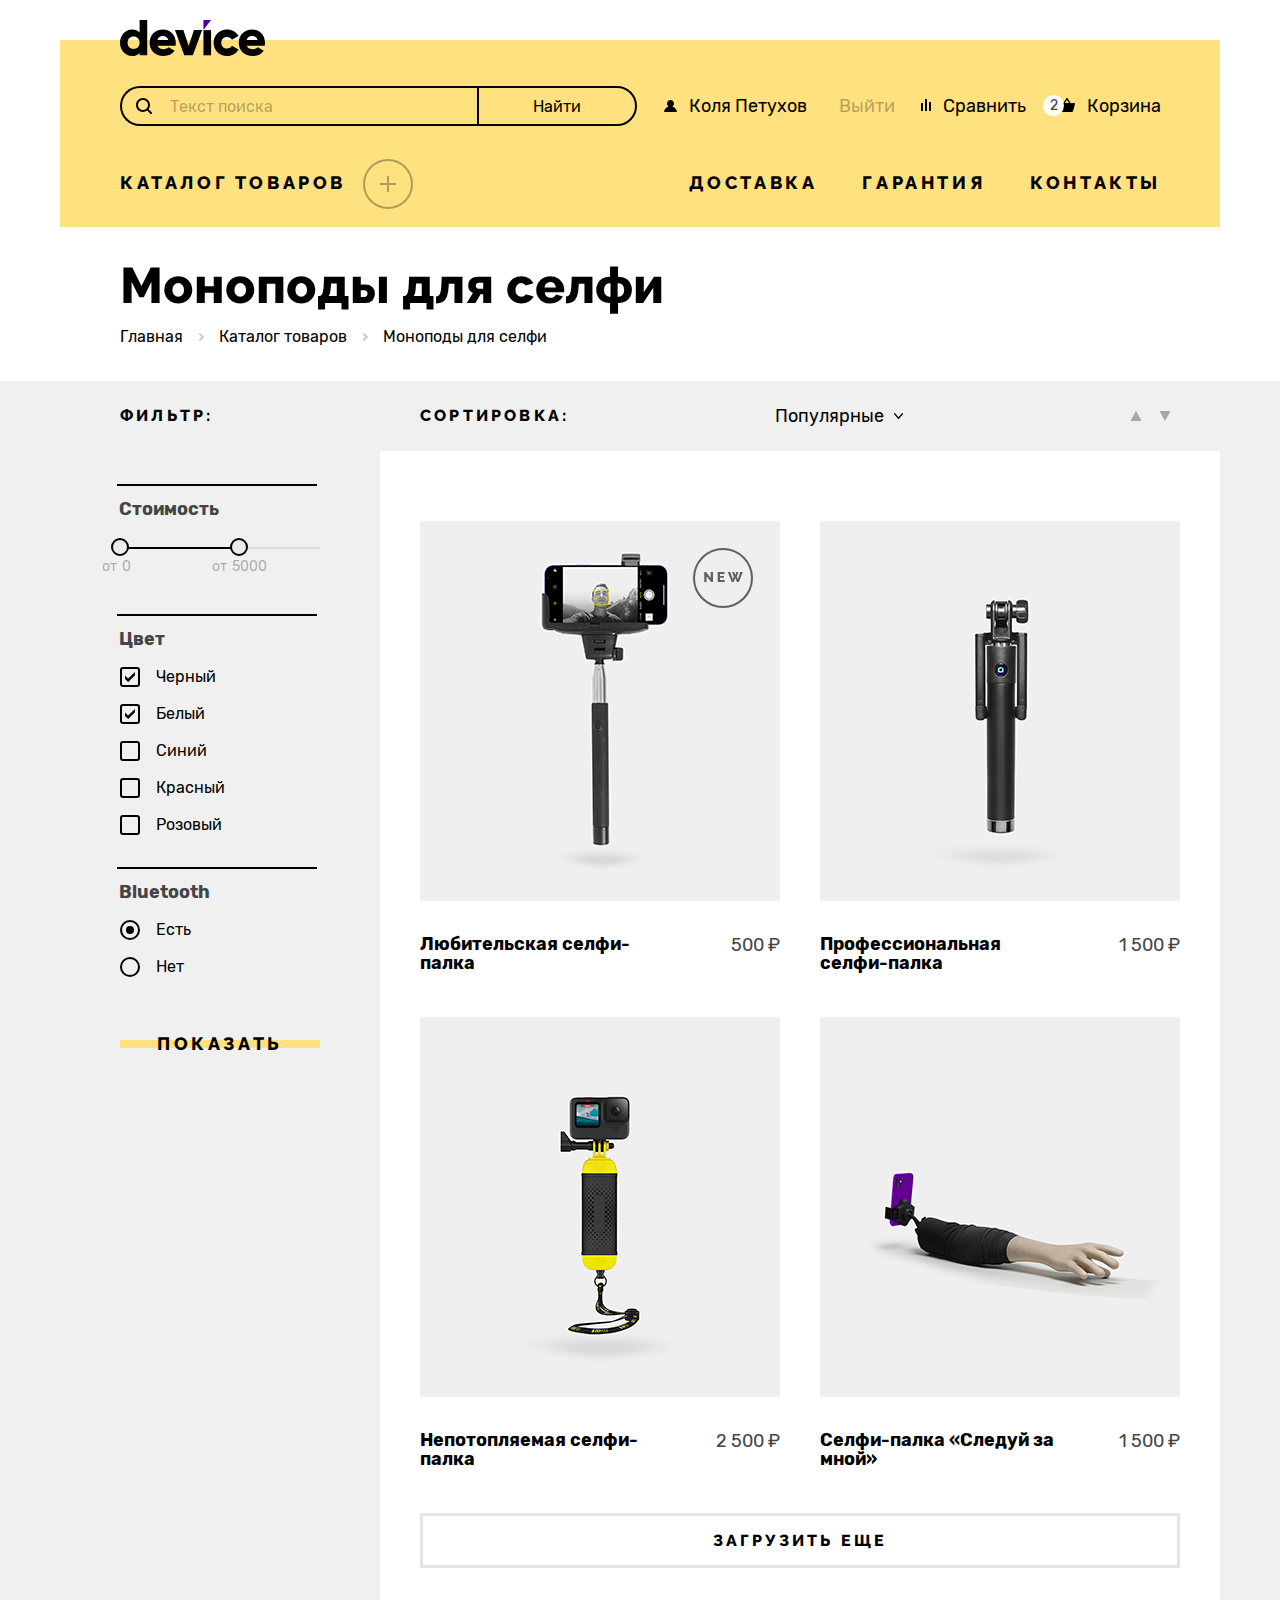
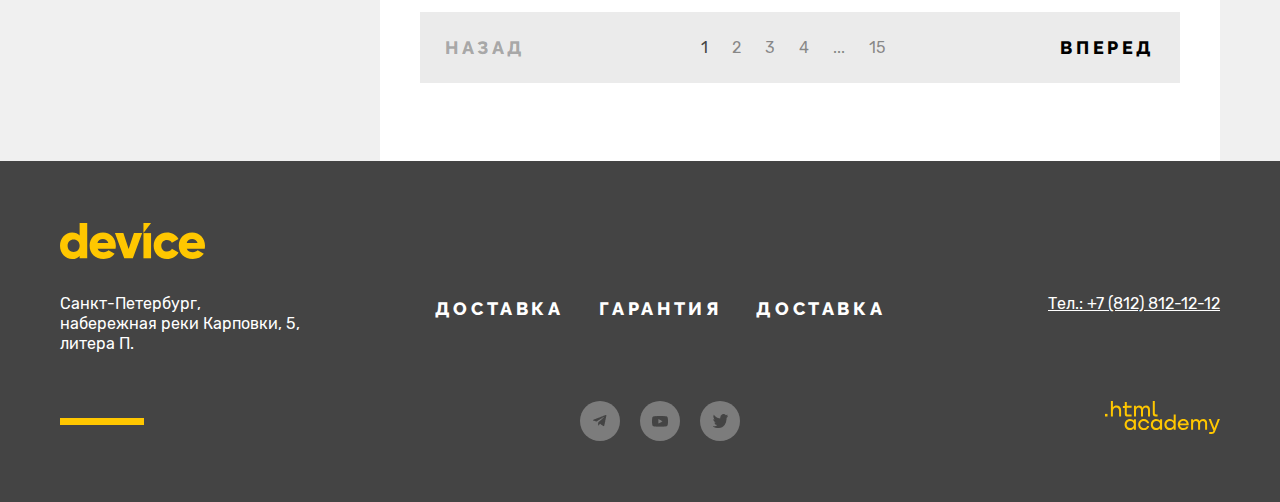
==== commit e23cac0d: "Merge 2ebc9c4304e8c592fe64848689402f9f6dfad614 into 85b7d9531fb096abea3493acf2bef0dc744ad264" ====
--- a/catalog.html
+++ b/catalog.html
@@ -5,8 +5,9 @@
     <meta charset="utf-8">
     <title>HTML Academy: Девайс. Каталог</title>
     <link rel="stylesheet" href="styles/styles.css">
-    <link rel="icon" href="favicon.ico">
+    <link rel="icon" type="image/png" sizes="32x32" href="images/favicon-32x32.png">
   </head>
+
   <body>
     <!-- Header -->
     <header class="main-header inner-main-header">
--- a/styles/styles.css
+++ b/styles/styles.css
@@ -1763,6 +1763,12 @@
   line-height: 20px;
 }
 
+.filter-list-item input:focus + .checkbox-lable::before,
+.filter-list-item input:focus + .radio-lable::before {
+  outline: 2px solid #af4fff;
+  outline-offset: 2px;
+}
+
 .input-lable {
   padding: 0 0 0 36px;
   color: rgba(0, 0, 0, 1);
